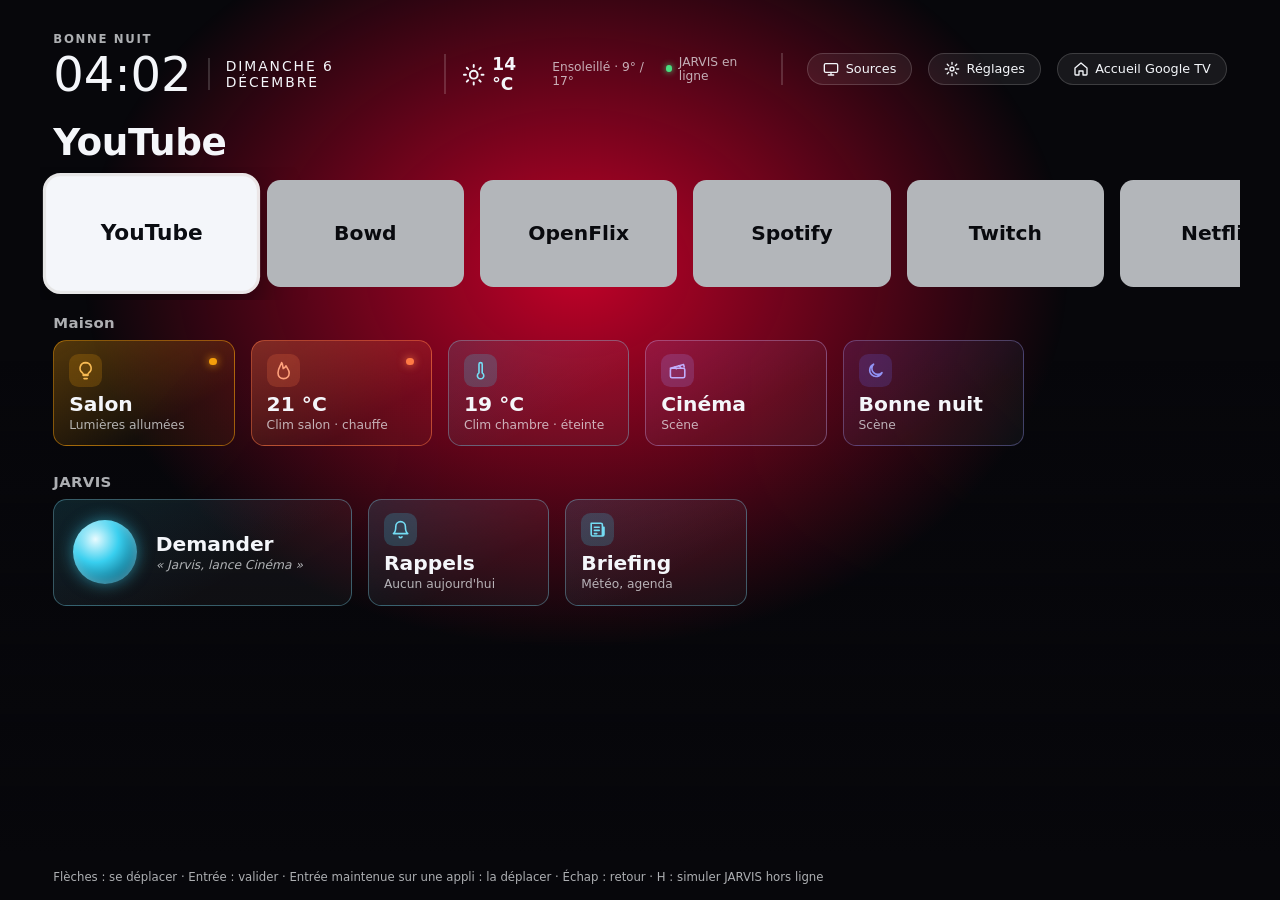
==== tv/index.html @ d2505867 "TV : appui long par minuteur, validation par Entrée, logos Twitch/Bowd/OpenFlix La WebView de la TV " ====
<!doctype html>
<html lang="fr">
<head>
<meta charset="utf-8">
<meta name="viewport" content="width=device-width, initial-scale=1">
<meta http-equiv="Content-Security-Policy" content="default-src 'none'; script-src 'self'; style-src 'self'; img-src 'self'">
<title>JARVIS TV</title>
<link rel="icon" href="icon.svg">
<link rel="stylesheet" href="tv.css">
<script defer src="nav.js"></script>
<script defer src="tv.js"></script>
</head>
<body>
<div class="halo" aria-hidden="true"></div>

<header class="top">
  <div class="when">
    <p class="greet" id="greet"></p>
    <p class="now"><time class="clock" id="clock"></time><span class="date" id="date"></span>
      <span class="weather"><svg class="ico" viewBox="0 0 24 24" stroke="#FBBF24" aria-hidden="true"><circle cx="12" cy="12" r="4"/><path d="M12 2v2M12 20v2M4.9 4.9l1.4 1.4M17.7 17.7l1.4 1.4M2 12h2M20 12h2M4.9 19.1l1.4-1.4M17.7 6.3l1.4-1.4"/></svg>14 °C<span class="sub">Ensoleillé · 9° / 17°</span></span></p>
  </div>
  <div class="tiles pills" aria-label="Raccourcis">
    <span class="status" id="status" role="status"></span>
    <button class="tile pill" data-color="#38CFEF" data-app="inputs" data-say="Source : HDMI 1"><svg class="ico" viewBox="0 0 24 24" aria-hidden="true"><rect x="2" y="4" width="20" height="13" rx="2"/><path d="M8 21h8M12 17v4"/></svg>Sources</button>
    <button class="tile pill" data-color="#38CFEF" data-app="settings" data-say="Ouvrirait les réglages de la TV"><svg class="ico" viewBox="0 0 24 24" aria-hidden="true"><circle cx="12" cy="12" r="3"/><path d="M12 2v3M12 19v3M2 12h3M19 12h3M4.9 4.9 7 7M17 17l2.1 2.1M4.9 19.1 7 17M17 7l2.1-2.1"/></svg>Réglages</button>
    <button class="tile pill" data-color="#4285F4" data-app="googletv" data-say="Ouvrirait l'accueil Google TV"><svg class="ico" viewBox="0 0 24 24" aria-hidden="true"><path d="M3 10.5 12 3l9 7.5V20a1 1 0 0 1-1 1h-5v-6H9v6H4a1 1 0 0 1-1-1z"/></svg>Accueil Google TV</button>
  </div>
</header>

<h1 class="hero" id="hero" aria-live="polite"></h1>

<main id="rows">
  <section class="row" aria-label="Applications">
    <div class="tiles">
      <button class="tile app" data-color="#FF0033" data-app="youtube" data-say="Ouvrirait YouTube"><img src="logos/youtube.svg" alt="YouTube"></button>
      <button class="tile app" data-color="#7B4DFF" data-app="bowd" data-say="Ouvrirait Bowd"><img src="logos/bowd.png" alt="Bowd"></button>
      <button class="tile app" data-color="#F5A623" data-app="openflix" data-say="Ouvrirait OpenFlix"><img src="logos/openflix.svg" alt="OpenFlix"></button>
      <button class="tile app" data-color="#1DB954" data-app="spotify" data-say="Ouvrirait Spotify"><img src="logos/spotify.svg" alt="Spotify"></button>
      <button class="tile app" data-color="#9146FF" data-app="twitch" data-say="Ouvrirait Twitch"><img src="logos/twitch.svg" alt="Twitch"></button>
      <button class="tile app" data-color="#E50914" data-app="netflix" data-say="Ouvrirait Netflix"><img src="logos/netflix.svg" alt="Netflix"></button>
      <button class="tile app" data-color="#1A98FF" data-app="primevideo" data-say="Ouvrirait Prime Video"><img src="logos/primevideo.svg" alt="Prime Video"></button>
      <button class="tile app" data-color="#113CCF" data-app="disneyplus" data-say="Ouvrirait Disney+"><img src="logos/disneyplus.svg" alt="Disney+"></button>
      <button class="tile app" data-color="#E5A00D" data-app="plex" data-say="Ouvrirait Plex"><img src="logos/plex.svg" alt="Plex"></button>
      <button class="tile app" data-color="#01875F" data-app="playstore" data-say="Ouvrirait le Play Store"><img src="logos/playstore.svg" alt="Play Store"></button>
      <button class="tile app" data-color="#38CFEF" data-app="livetv" data-say="Ouvrirait la TV en direct"><span class="big">TV en direct</span></button>
    </div>
  </section>

  <section class="row" aria-labelledby="t-maison">
    <h2 id="t-maison">Maison</h2>
    <div class="tiles">
      <button class="tile jarvis on" data-color="#F59E0B" data-say="Lumières du salon : éteintes"><span class="badge" aria-hidden="true"><svg class="ico" viewBox="0 0 24 24"><path d="M9 18h6M10 22h4M12 2a7 7 0 0 0-4 12.7c.6.5 1 1.3 1 2.1V17h6v-.2c0-.8.4-1.6 1-2.1A7 7 0 0 0 12 2z"/></svg></span><span class="big">Salon</span><span class="sub">Lumières allumées</span></button>
      <button class="tile jarvis on" data-color="#FF7A45" data-say="Clim salon réglée à 22 °C"><span class="badge" aria-hidden="true"><svg class="ico" viewBox="0 0 24 24"><path d="M12 22c4 0 7-2.7 7-7 0-4-3-6.5-4-9-1 2-2 3-3.5 3.5C11 7 11 4 9.5 2 8.5 6 5 8.5 5 15c0 4.3 3 7 7 7z"/></svg></span><span class="big">21 °C</span><span class="sub">Clim salon · chauffe</span></button>
      <button class="tile jarvis" data-color="#38CFEF" data-say="Clim chambre allumée"><span class="badge" aria-hidden="true"><svg class="ico" viewBox="0 0 24 24"><path d="M14 14.8V4a2 2 0 0 0-4 0v10.8a4 4 0 1 0 4 0z"/></svg></span><span class="big">19 °C</span><span class="sub">Clim chambre · éteinte</span></button>
      <button class="tile jarvis" data-color="#A78BFA" data-say="Scène Cinéma lancée"><span class="badge" aria-hidden="true"><svg class="ico" viewBox="0 0 24 24"><rect x="3" y="9" width="18" height="12" rx="2"/><path d="M3 9 19.5 4.5l.8 2.9M8 7.6l2.4 2M13.5 6.1l2.4 2"/></svg></span><span class="big">Cinéma</span><span class="sub">Scène</span></button>
      <button class="tile jarvis" data-color="#6366F1" data-say="Scène Bonne nuit lancée"><span class="badge" aria-hidden="true"><svg class="ico" viewBox="0 0 24 24"><path d="M20 14.5A8 8 0 1 1 9.5 4a6.5 6.5 0 0 0 10.5 10.5z"/></svg></span><span class="big">Bonne nuit</span><span class="sub">Scène</span></button>
    </div>
  </section>

  <section class="row" aria-labelledby="t-jarvis">
    <h2 id="t-jarvis">JARVIS</h2>
    <div class="tiles">
      <button class="tile jarvis ask" data-color="#38CFEF" data-say="JARVIS écoute…"><span class="orb" aria-hidden="true"></span><span class="big">Demander</span><span class="sub">« Jarvis, lance Cinéma »</span></button>
      <button class="tile jarvis" data-color="#38CFEF" data-say="Aucun rappel aujourd'hui"><span class="badge" aria-hidden="true"><svg class="ico" viewBox="0 0 24 24"><path d="M6 8a6 6 0 0 1 12 0c0 7 3 9 3 9H3s3-2 3-9M10.3 21a1.9 1.9 0 0 0 3.4 0"/></svg></span><span class="big">Rappels</span><span class="sub">Aucun aujourd'hui</span></button>
      <button class="tile jarvis" data-color="#38CFEF" data-say="Lecture du briefing du matin"><span class="badge" aria-hidden="true"><svg class="ico" viewBox="0 0 24 24"><path d="M4 4h12a2 2 0 0 1 2 2v14H6a2 2 0 0 1-2-2zM18 9h2v9a2 2 0 0 1-2 2M8 9h6M8 13h6M8 17h3"/></svg></span><span class="big">Briefing</span><span class="sub">Météo, agenda</span></button>
    </div>
  </section>
</main>

<p class="hint">Flèches : se déplacer · Entrée : valider · Entrée maintenue sur une appli : la déplacer · Échap : retour · H : simuler JARVIS hors ligne</p>
<div class="toast" id="toast" aria-live="polite"></div>
</body>
</html>
---- tv/tv.css ----
/* Interface TV façon launcher : fond sombre, halo à la couleur de l'élément sélectionné, focus = tuile blanche.
   Lisible à 3 m, base 1920×1080 (1rem = 16 px). */
@property --glow { syntax: "<color>"; inherits: true; initial-value: #38CFEF; }
:root {
  --bg: #07070B; --glass: rgb(255 255 255 / .07); --glass-line: rgb(255 255 255 / .16);
  --text: #F4F6FA; --muted: rgb(244 246 250 / .7); --focus-bg: #F4F6FA; --focus-text: #0B0D12;
  --app-bg: #E6E9EF; --cyan: #38CFEF;
  --font: "Inter", system-ui, "Segoe UI", Roboto, sans-serif;
  --gap: 1.5rem;
  --ease: cubic-bezier(.2, 0, 0, 1);
}
/* 16:9 sur une TV ; une fenêtre plus basse réduit tout plutôt que de couper la dernière rangée. */
html { font-size: min(calc(100vw / 120), calc(100vh / 67.5)); }
* { box-sizing: border-box; }
body {
  margin: 0; min-height: 100vh; overflow: hidden;
  /* Zone sûre : les TV rognent les bords (overscan). */
  padding: 3rem 5rem 0;
  background: var(--bg); color: var(--text); font-family: var(--font);
  transition: --glow 600ms var(--ease);
}
.halo {
  position: fixed; inset: 0; z-index: -1; pointer-events: none;
  background:
    radial-gradient(ellipse 55% 60% at 45% 30%, color-mix(in srgb, var(--glow) 75%, transparent), transparent 70%),
    linear-gradient(to bottom, transparent 40%, var(--bg) 95%);
}

/* En-tête : les pastilles s'alignent sur le centre de la ligne de l'horloge. */
.top { display: flex; align-items: flex-end; justify-content: space-between; }
.greet { margin: 0 0 .4rem; font-size: 1.1rem; font-weight: 600; letter-spacing: .14em; text-transform: uppercase; color: var(--muted); }
.now { margin: 0; display: flex; align-items: center; gap: 1.5rem; }
.clock { font-size: 4.5rem; font-weight: 300; line-height: 1; font-variant-numeric: tabular-nums; }
.date, .weather { padding-left: 1.5rem; border-left: 2px solid var(--glass-line); font-size: 1.3rem; }
.date { letter-spacing: .14em; text-transform: uppercase; }
.weather { display: flex; align-items: center; gap: .6rem; font-size: 1.6rem; font-weight: 600; }
.weather .ico { width: 2.2rem; height: 2.2rem; }
.weather .sub { margin-left: .4rem; }

.pills { align-items: center; gap: 1rem; margin-bottom: -1.1rem; }
.status {
  display: flex; align-items: center; height: 3rem; margin-right: .75rem; padding-right: 1.75rem;
  border-right: 2px solid var(--glass-line); font-size: 1.15rem; color: var(--muted);
}
.status::before { content: ""; width: .65rem; height: .65rem; margin-right: .6rem; border-radius: 50%; background: #4ADE80; box-shadow: 0 0 .6rem #4ADE80; }
.offline .status::before { background: #FF7A85; box-shadow: 0 0 .6rem #FF7A85; }

.hero { margin: 2rem 0 .25rem; font-size: 3.5rem; font-weight: 600; letter-spacing: -.01em; min-height: 4.2rem; }

/* Marges négatives + padding : la tuile agrandie et son halo ne sont pas rognés par les overflow. */
#rows { height: calc(100vh - 20rem); overflow: hidden; margin: 0 -1.5rem; padding: 0 1.5rem; }
.row { margin-bottom: 1.25rem; }
.row h2 { margin: 0 0 -.5rem; font-size: 1.4rem; font-weight: 600; letter-spacing: .02em; color: var(--muted); }
.tiles { display: flex; gap: var(--gap); overflow: hidden; padding: 1.25rem; margin: 0 -1.25rem; }

.tile {
  --c: var(--cyan);
  position: relative; flex: none; width: 17rem; height: 10rem; padding: 1.25rem 1.4rem;
  display: flex; flex-direction: column; justify-content: flex-end; align-items: flex-start; gap: .2rem;
  border: 1px solid var(--glass-line); border-radius: 1.25rem; background: var(--glass);
  color: var(--text); font: inherit; font-size: 1.6rem; font-weight: 600; text-align: left;
  transition: transform 180ms var(--ease), background 180ms var(--ease), color 180ms var(--ease), box-shadow 180ms var(--ease);
}
.big { font-size: 1.9rem; line-height: 1.15; }
.sub { font-size: 1.15rem; font-weight: 400; color: var(--muted); }
.ico { flex: none; width: 2.6rem; height: 2.6rem; fill: none; stroke: currentColor; stroke-width: 2; stroke-linecap: round; stroke-linejoin: round; }

/* Tuiles Maison et JARVIS : reflet et pastille d'icône à la couleur de la tuile (--c, posée par tv.js). */
.jarvis {
  background: linear-gradient(150deg, color-mix(in srgb, var(--c) 14%, transparent), rgb(255 255 255 / .04) 65%);
  border-color: color-mix(in srgb, var(--c) 22%, var(--glass-line));
}
.badge {
  position: absolute; top: 1.25rem; left: 1.4rem;
  display: grid; place-items: center; width: 3.1rem; height: 3.1rem; border-radius: .9rem;
  background: color-mix(in srgb, var(--c) 20%, transparent); transition: background 180ms var(--ease);
}
.badge .ico { width: 1.8rem; height: 1.8rem; stroke: color-mix(in srgb, var(--c) 70%, #fff); }
/* Appareil en marche : reflet plus franc et voyant lumineux en haut à droite. */
.jarvis.on {
  background: linear-gradient(150deg, color-mix(in srgb, var(--c) 32%, transparent), color-mix(in srgb, var(--c) 6%, transparent) 70%);
  border-color: color-mix(in srgb, var(--c) 50%, transparent);
}
.jarvis.on::before {
  content: ""; position: absolute; top: 1.6rem; right: 1.6rem; width: .7rem; height: .7rem; border-radius: 50%;
  background: var(--c); box-shadow: 0 0 .8rem var(--c);
}

/* Demander : tuile large avec l'orbe de JARVIS. */
.ask { width: 28rem; padding-left: 9.5rem; justify-content: center; }
.ask .sub { font-style: italic; }
.orb {
  position: absolute; top: 50%; left: 1.75rem; width: 6rem; height: 6rem; margin-top: -3rem; border-radius: 50%;
  background: radial-gradient(circle at 35% 30%, #E9FBFF, var(--cyan) 38%, #0E6E8A 78%);
  box-shadow: 0 0 1.5rem rgb(56 207 239 / .55), inset 0 0 1rem rgb(255 255 255 / .35);
  animation: pulse 3.2s ease-in-out infinite;
}
@keyframes pulse { 50% { box-shadow: 0 0 2.75rem rgb(56 207 239 / .85), inset 0 0 1rem rgb(255 255 255 / .35); } }

.app { width: 18.5rem; height: 10rem; justify-content: center; align-items: center; background: var(--app-bg); color: var(--focus-text); border: 0; filter: brightness(.78); }
.app:focus { filter: none; }
.app img { max-width: 72%; max-height: 46%; object-fit: contain; }
.app[data-app="bowd"] img { max-height: 70%; } /* icône carrée, pas un logo large */
.app[data-app="openflix"] img { filter: invert(1) hue-rotate(180deg); } /* logo blanc : lisible sur la tuile claire */

/* Déplacement d'une appli : la tuile se soulève, flèches de part et d'autre, les autres s'effacent. */
.app.moving { position: relative; transform: translateY(-.75rem) scale(1.07); box-shadow: 0 0 0 4px var(--c), 0 24px 48px rgb(0 0 0 / .6); }
.app.moving::before, .app.moving::after { position: absolute; top: 50%; translate: 0 -50%; font-size: 3rem; font-weight: 300; color: var(--text); }
.app.moving::before { content: "‹"; left: -1.4rem; }
.app.moving::after { content: "›"; right: -1.4rem; }
.reordering .app:not(.moving) { opacity: .45; }

.pill {
  width: auto; height: 3rem; padding: 0 1.4rem; flex-direction: row; align-items: center; gap: .6rem;
  border-radius: 99px; font-size: 1.2rem; font-weight: 500;
}
.pill .ico { width: 1.5rem; height: 1.5rem; }

/* Focus : la tuile devient blanche et grossit, c'est la seule chose à voir de loin.
   :focus et non :focus-visible, que Chrome n'applique pas après un clic de souris. */
.tile:focus {
  outline: none;
  transform: scale(1.07); background: var(--focus-bg); color: var(--focus-text); border-color: transparent;
  box-shadow: 0 0 0 3px rgb(255 255 255 / .9), 0 16px 40px rgb(0 0 0 / .55);
}
.pill:focus { transform: scale(1.05); }
.tile:focus .sub { color: rgb(11 13 18 / .7); }
.tile:focus .badge { background: var(--c); }
.tile:focus .badge .ico { stroke: var(--focus-text); }

.offline .jarvis { opacity: .55; }
.offline .jarvis:focus { opacity: .8; }
.offline .jarvis .sub, .offline .jarvis.on::before { display: none; }
.offline .jarvis::after { content: "Hors ligne"; font-size: 1.15rem; font-weight: 400; }
.offline .orb { filter: grayscale(1); animation: none; }

.hint { position: fixed; left: 5rem; bottom: 1.5rem; margin: 0; font-size: 1.1rem; color: var(--muted); }
.toast {
  position: fixed; right: 5rem; bottom: 3rem; padding: 1rem 1.75rem; border-radius: 1rem;
  background: var(--focus-bg); color: var(--focus-text); font-size: 1.5rem; font-weight: 600;
  opacity: 0; transform: translateY(1rem); transition: opacity 200ms var(--ease), transform 200ms var(--ease);
}
.toast.show { opacity: 1; transform: none; }

@media (prefers-reduced-motion: reduce) {
  body, .tile, .toast { transition: none; }
  .tile:focus { transform: none; }
  .orb { animation: none; }
}
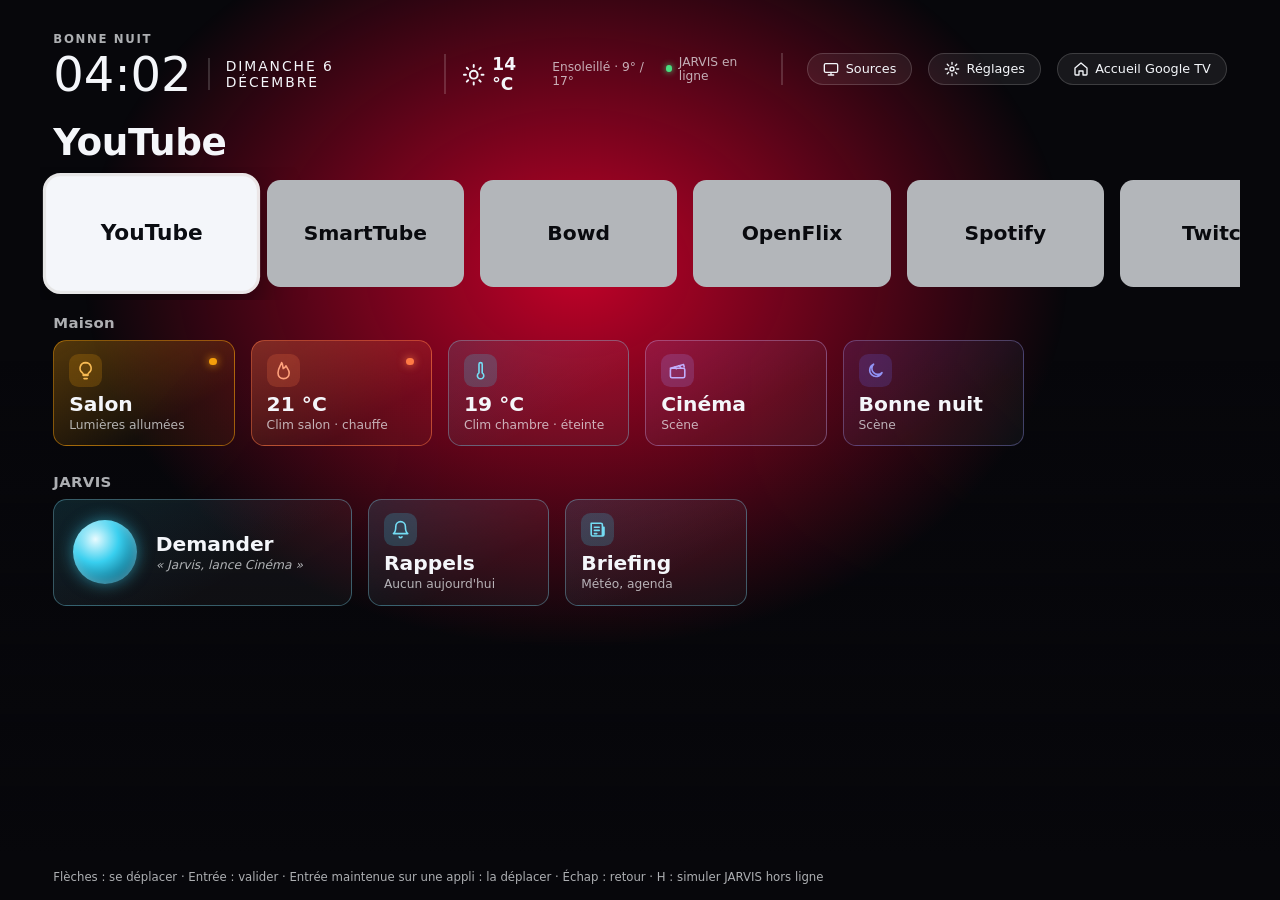
==== commit 42c00514: "TV : tuile SmartTube (liste blanche com.teamsmart.videomanager.tv) Co-Authored-By: Claude Sonnet 5.5" ====
--- a/tv/index.html
+++ b/tv/index.html
@@ -17,7 +17,7 @@
   <div class="when">
     <p class="greet" id="greet"></p>
     <p class="now"><time class="clock" id="clock"></time><span class="date" id="date"></span>
-      <span class="weather"><svg class="ico" viewBox="0 0 24 24" stroke="#FBBF24" aria-hidden="true"><circle cx="12" cy="12" r="4"/><path d="M12 2v2M12 20v2M4.9 4.9l1.4 1.4M17.7 17.7l1.4 1.4M2 12h2M20 12h2M4.9 19.1l1.4-1.4M17.7 6.3l1.4-1.4"/></svg>14 °C<span class="sub">Ensoleillé · 9° / 17°</span></span></p>
+      <span class="weather"><svg class="ico" viewBox="0 0 24 24" stroke="#FBBF24" aria-hidden="true"><circle cx="12" cy="12" r="4"/><path d="M12 2v2M12 20v2M4.9 4.9l1.4 1.4M17.7 17.7l1.4 1.4M2 12h2M20 12h2M4.9 19.1l1.4-1.4M17.7 6.3l1.4-1.4"/></svg><span id="wx-temp">14 °C</span><span class="sub" id="wx-sub">Ensoleillé · 9° / 17°</span></span></p>
   </div>
   <div class="tiles pills" aria-label="Raccourcis">
     <span class="status" id="status" role="status"></span>
@@ -33,6 +33,7 @@
   <section class="row" aria-label="Applications">
     <div class="tiles">
       <button class="tile app" data-color="#FF0033" data-app="youtube" data-say="Ouvrirait YouTube"><img src="logos/youtube.svg" alt="YouTube"></button>
+      <button class="tile app" data-color="#FF0000" data-app="smarttube" data-say="Ouvrirait SmartTube"><img src="logos/smarttube.svg" alt="SmartTube"></button>
       <button class="tile app" data-color="#7B4DFF" data-app="bowd" data-say="Ouvrirait Bowd"><img src="logos/bowd.png" alt="Bowd"></button>
       <button class="tile app" data-color="#F5A623" data-app="openflix" data-say="Ouvrirait OpenFlix"><img src="logos/openflix.svg" alt="OpenFlix"></button>
       <button class="tile app" data-color="#1DB954" data-app="spotify" data-say="Ouvrirait Spotify"><img src="logos/spotify.svg" alt="Spotify"></button>
@@ -52,8 +53,8 @@
       <button class="tile jarvis on" data-color="#F59E0B" data-say="Lumières du salon : éteintes"><span class="badge" aria-hidden="true"><svg class="ico" viewBox="0 0 24 24"><path d="M9 18h6M10 22h4M12 2a7 7 0 0 0-4 12.7c.6.5 1 1.3 1 2.1V17h6v-.2c0-.8.4-1.6 1-2.1A7 7 0 0 0 12 2z"/></svg></span><span class="big">Salon</span><span class="sub">Lumières allumées</span></button>
       <button class="tile jarvis on" data-color="#FF7A45" data-say="Clim salon réglée à 22 °C"><span class="badge" aria-hidden="true"><svg class="ico" viewBox="0 0 24 24"><path d="M12 22c4 0 7-2.7 7-7 0-4-3-6.5-4-9-1 2-2 3-3.5 3.5C11 7 11 4 9.5 2 8.5 6 5 8.5 5 15c0 4.3 3 7 7 7z"/></svg></span><span class="big">21 °C</span><span class="sub">Clim salon · chauffe</span></button>
       <button class="tile jarvis" data-color="#38CFEF" data-say="Clim chambre allumée"><span class="badge" aria-hidden="true"><svg class="ico" viewBox="0 0 24 24"><path d="M14 14.8V4a2 2 0 0 0-4 0v10.8a4 4 0 1 0 4 0z"/></svg></span><span class="big">19 °C</span><span class="sub">Clim chambre · éteinte</span></button>
-      <button class="tile jarvis" data-color="#A78BFA" data-say="Scène Cinéma lancée"><span class="badge" aria-hidden="true"><svg class="ico" viewBox="0 0 24 24"><rect x="3" y="9" width="18" height="12" rx="2"/><path d="M3 9 19.5 4.5l.8 2.9M8 7.6l2.4 2M13.5 6.1l2.4 2"/></svg></span><span class="big">Cinéma</span><span class="sub">Scène</span></button>
-      <button class="tile jarvis" data-color="#6366F1" data-say="Scène Bonne nuit lancée"><span class="badge" aria-hidden="true"><svg class="ico" viewBox="0 0 24 24"><path d="M20 14.5A8 8 0 1 1 9.5 4a6.5 6.5 0 0 0 10.5 10.5z"/></svg></span><span class="big">Bonne nuit</span><span class="sub">Scène</span></button>
+      <button class="tile jarvis" data-color="#A78BFA" data-say="Scène Cinéma lancée" data-cmd="lance Cinéma"><span class="badge" aria-hidden="true"><svg class="ico" viewBox="0 0 24 24"><rect x="3" y="9" width="18" height="12" rx="2"/><path d="M3 9 19.5 4.5l.8 2.9M8 7.6l2.4 2M13.5 6.1l2.4 2"/></svg></span><span class="big">Cinéma</span><span class="sub">Scène</span></button>
+      <button class="tile jarvis" data-color="#6366F1" data-say="Scène Bonne nuit lancée" data-cmd="lance Bonne nuit"><span class="badge" aria-hidden="true"><svg class="ico" viewBox="0 0 24 24"><path d="M20 14.5A8 8 0 1 1 9.5 4a6.5 6.5 0 0 0 10.5 10.5z"/></svg></span><span class="big">Bonne nuit</span><span class="sub">Scène</span></button>
     </div>
   </section>
 
@@ -61,7 +62,7 @@
     <h2 id="t-jarvis">JARVIS</h2>
     <div class="tiles">
       <button class="tile jarvis ask" data-color="#38CFEF" data-say="JARVIS écoute…"><span class="orb" aria-hidden="true"></span><span class="big">Demander</span><span class="sub">« Jarvis, lance Cinéma »</span></button>
-      <button class="tile jarvis" data-color="#38CFEF" data-say="Aucun rappel aujourd'hui"><span class="badge" aria-hidden="true"><svg class="ico" viewBox="0 0 24 24"><path d="M6 8a6 6 0 0 1 12 0c0 7 3 9 3 9H3s3-2 3-9M10.3 21a1.9 1.9 0 0 0 3.4 0"/></svg></span><span class="big">Rappels</span><span class="sub">Aucun aujourd'hui</span></button>
+      <button class="tile jarvis" data-color="#38CFEF" data-say="Aucun rappel aujourd'hui"><span class="badge" aria-hidden="true"><svg class="ico" viewBox="0 0 24 24"><path d="M6 8a6 6 0 0 1 12 0c0 7 3 9 3 9H3s3-2 3-9M10.3 21a1.9 1.9 0 0 0 3.4 0"/></svg></span><span class="big">Rappels</span><span class="sub" id="rem-sub">Aucun aujourd'hui</span></button>
       <button class="tile jarvis" data-color="#38CFEF" data-say="Lecture du briefing du matin"><span class="badge" aria-hidden="true"><svg class="ico" viewBox="0 0 24 24"><path d="M4 4h12a2 2 0 0 1 2 2v14H6a2 2 0 0 1-2-2zM18 9h2v9a2 2 0 0 1-2 2M8 9h6M8 13h6M8 17h3"/></svg></span><span class="big">Briefing</span><span class="sub">Météo, agenda</span></button>
     </div>
   </section>
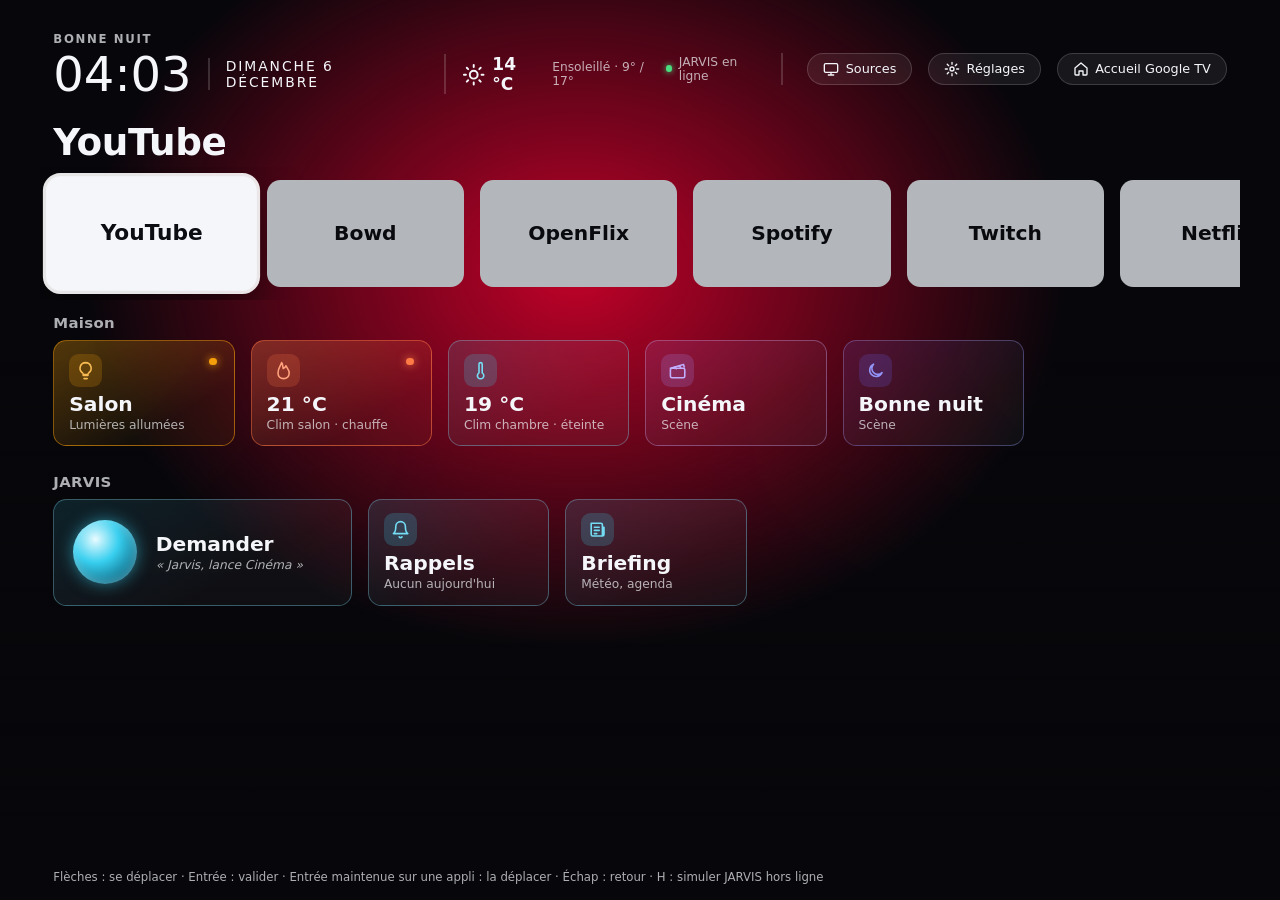
==== commit 8ea218fe: "TV : lumières et clims marquées « pas encore en place » dans l'APK Plus d'état inventé (lumières all" ====
--- a/tv/index.html
+++ b/tv/index.html
@@ -33,7 +33,6 @@
   <section class="row" aria-label="Applications">
     <div class="tiles">
       <button class="tile app" data-color="#FF0033" data-app="youtube" data-say="Ouvrirait YouTube"><img src="logos/youtube.svg" alt="YouTube"></button>
-      <button class="tile app" data-color="#FF0000" data-app="smarttube" data-say="Ouvrirait SmartTube"><img src="logos/smarttube.svg" alt="SmartTube"></button>
       <button class="tile app" data-color="#7B4DFF" data-app="bowd" data-say="Ouvrirait Bowd"><img src="logos/bowd.png" alt="Bowd"></button>
       <button class="tile app" data-color="#F5A623" data-app="openflix" data-say="Ouvrirait OpenFlix"><img src="logos/openflix.svg" alt="OpenFlix"></button>
       <button class="tile app" data-color="#1DB954" data-app="spotify" data-say="Ouvrirait Spotify"><img src="logos/spotify.svg" alt="Spotify"></button>
@@ -50,9 +49,9 @@
   <section class="row" aria-labelledby="t-maison">
     <h2 id="t-maison">Maison</h2>
     <div class="tiles">
-      <button class="tile jarvis on" data-color="#F59E0B" data-say="Lumières du salon : éteintes"><span class="badge" aria-hidden="true"><svg class="ico" viewBox="0 0 24 24"><path d="M9 18h6M10 22h4M12 2a7 7 0 0 0-4 12.7c.6.5 1 1.3 1 2.1V17h6v-.2c0-.8.4-1.6 1-2.1A7 7 0 0 0 12 2z"/></svg></span><span class="big">Salon</span><span class="sub">Lumières allumées</span></button>
-      <button class="tile jarvis on" data-color="#FF7A45" data-say="Clim salon réglée à 22 °C"><span class="badge" aria-hidden="true"><svg class="ico" viewBox="0 0 24 24"><path d="M12 22c4 0 7-2.7 7-7 0-4-3-6.5-4-9-1 2-2 3-3.5 3.5C11 7 11 4 9.5 2 8.5 6 5 8.5 5 15c0 4.3 3 7 7 7z"/></svg></span><span class="big">21 °C</span><span class="sub">Clim salon · chauffe</span></button>
-      <button class="tile jarvis" data-color="#38CFEF" data-say="Clim chambre allumée"><span class="badge" aria-hidden="true"><svg class="ico" viewBox="0 0 24 24"><path d="M14 14.8V4a2 2 0 0 0-4 0v10.8a4 4 0 1 0 4 0z"/></svg></span><span class="big">19 °C</span><span class="sub">Clim chambre · éteinte</span></button>
+      <button class="tile jarvis on" data-color="#F59E0B" data-say="Lumières du salon : éteintes" data-todo="Salon"><span class="badge" aria-hidden="true"><svg class="ico" viewBox="0 0 24 24"><path d="M9 18h6M10 22h4M12 2a7 7 0 0 0-4 12.7c.6.5 1 1.3 1 2.1V17h6v-.2c0-.8.4-1.6 1-2.1A7 7 0 0 0 12 2z"/></svg></span><span class="big">Salon</span><span class="sub">Lumières allumées</span></button>
+      <button class="tile jarvis on" data-color="#FF7A45" data-say="Clim salon réglée à 22 °C" data-todo="Clim salon"><span class="badge" aria-hidden="true"><svg class="ico" viewBox="0 0 24 24"><path d="M12 22c4 0 7-2.7 7-7 0-4-3-6.5-4-9-1 2-2 3-3.5 3.5C11 7 11 4 9.5 2 8.5 6 5 8.5 5 15c0 4.3 3 7 7 7z"/></svg></span><span class="big">21 °C</span><span class="sub">Clim salon · chauffe</span></button>
+      <button class="tile jarvis" data-color="#38CFEF" data-say="Clim chambre allumée" data-todo="Clim chambre"><span class="badge" aria-hidden="true"><svg class="ico" viewBox="0 0 24 24"><path d="M14 14.8V4a2 2 0 0 0-4 0v10.8a4 4 0 1 0 4 0z"/></svg></span><span class="big">19 °C</span><span class="sub">Clim chambre · éteinte</span></button>
       <button class="tile jarvis" data-color="#A78BFA" data-say="Scène Cinéma lancée" data-cmd="lance Cinéma"><span class="badge" aria-hidden="true"><svg class="ico" viewBox="0 0 24 24"><rect x="3" y="9" width="18" height="12" rx="2"/><path d="M3 9 19.5 4.5l.8 2.9M8 7.6l2.4 2M13.5 6.1l2.4 2"/></svg></span><span class="big">Cinéma</span><span class="sub">Scène</span></button>
       <button class="tile jarvis" data-color="#6366F1" data-say="Scène Bonne nuit lancée" data-cmd="lance Bonne nuit"><span class="badge" aria-hidden="true"><svg class="ico" viewBox="0 0 24 24"><path d="M20 14.5A8 8 0 1 1 9.5 4a6.5 6.5 0 0 0 10.5 10.5z"/></svg></span><span class="big">Bonne nuit</span><span class="sub">Scène</span></button>
     </div>
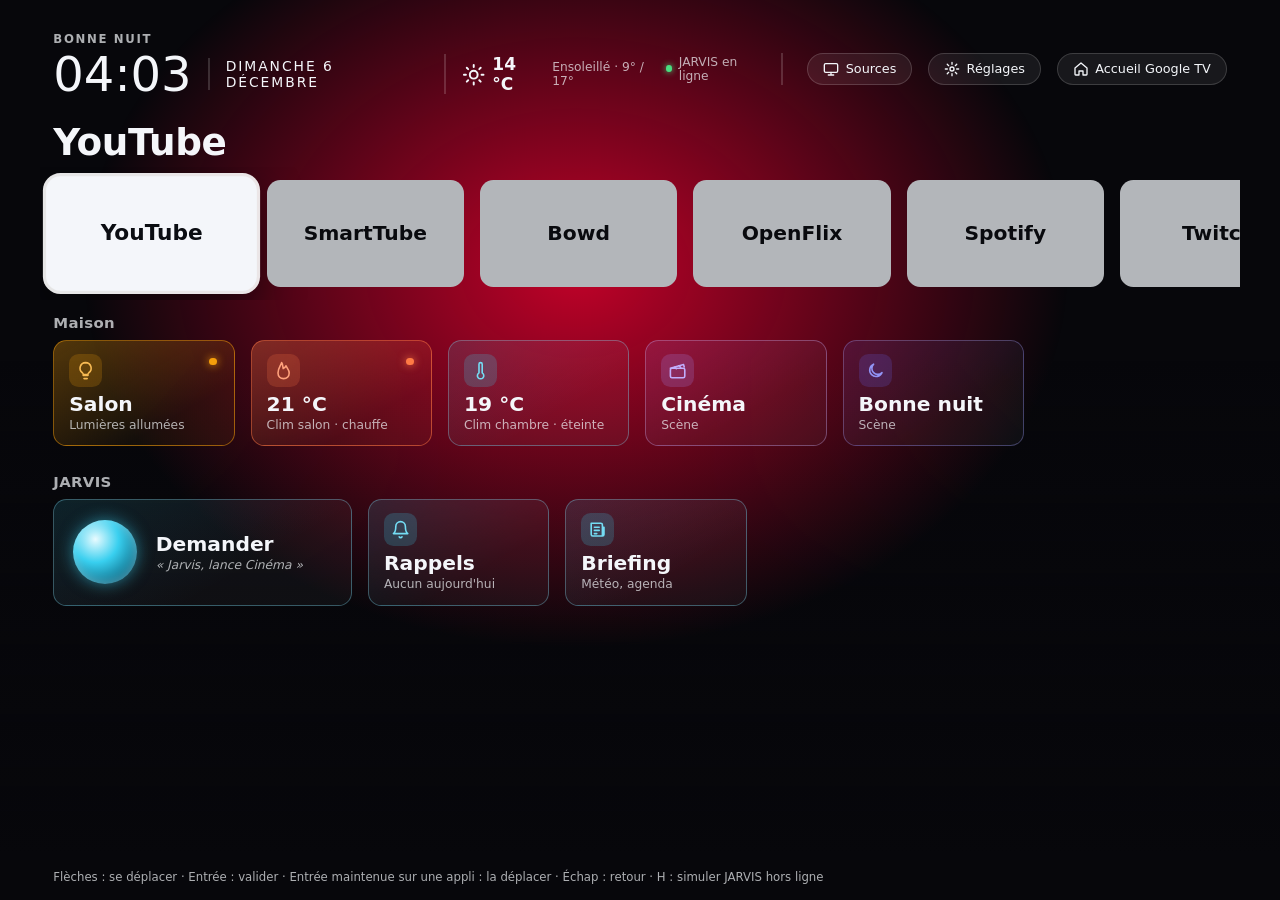
==== commit ee202f71: "Merge branch 'main' into feat/tv-liaison-core" ====
--- a/tv/index.html
+++ b/tv/index.html
@@ -33,6 +33,7 @@
   <section class="row" aria-label="Applications">
     <div class="tiles">
       <button class="tile app" data-color="#FF0033" data-app="youtube" data-say="Ouvrirait YouTube"><img src="logos/youtube.svg" alt="YouTube"></button>
+      <button class="tile app" data-color="#FF0000" data-app="smarttube" data-say="Ouvrirait SmartTube"><img src="logos/smarttube.svg" alt="SmartTube"></button>
       <button class="tile app" data-color="#7B4DFF" data-app="bowd" data-say="Ouvrirait Bowd"><img src="logos/bowd.png" alt="Bowd"></button>
       <button class="tile app" data-color="#F5A623" data-app="openflix" data-say="Ouvrirait OpenFlix"><img src="logos/openflix.svg" alt="OpenFlix"></button>
       <button class="tile app" data-color="#1DB954" data-app="spotify" data-say="Ouvrirait Spotify"><img src="logos/spotify.svg" alt="Spotify"></button>
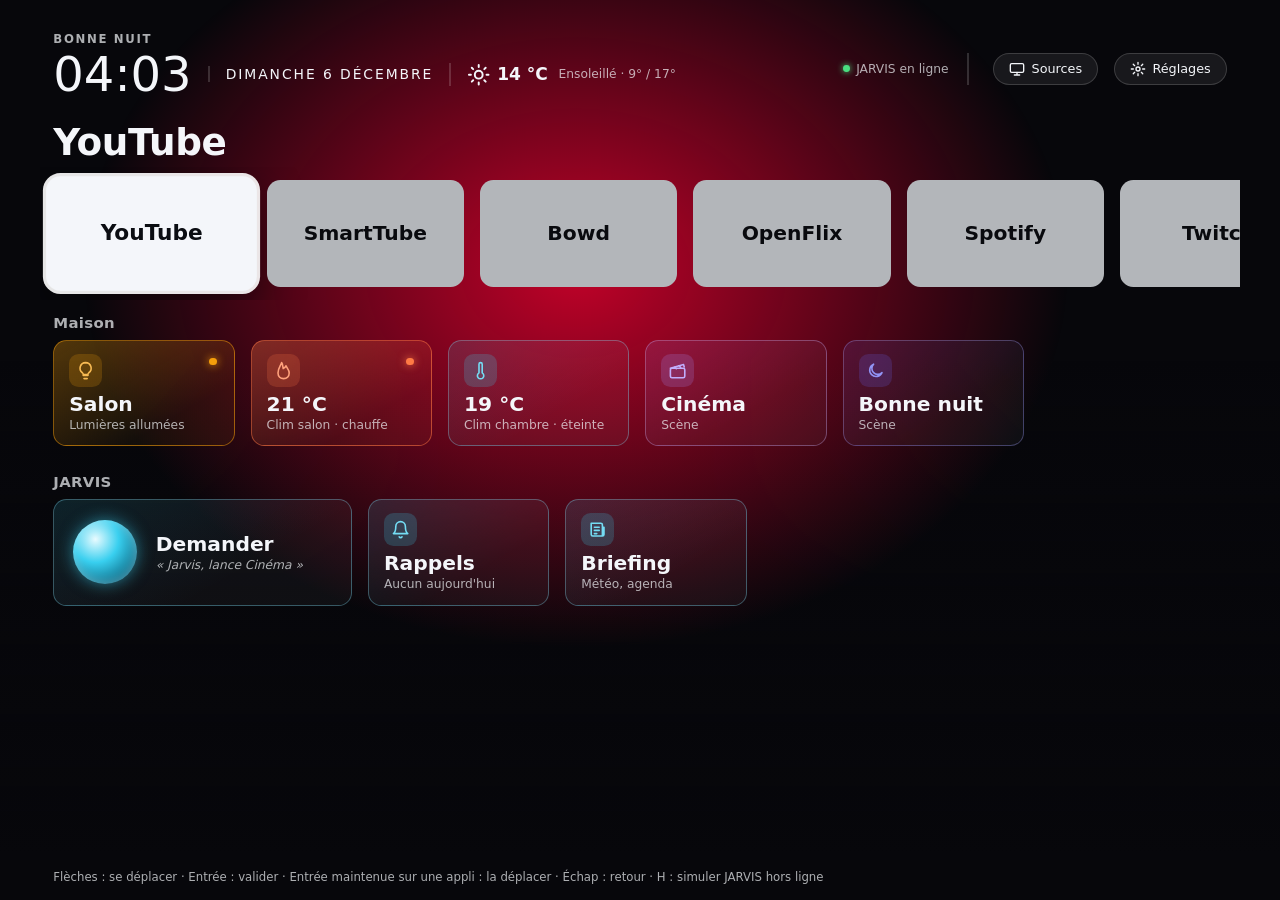
==== commit 51cbfde8: "TV : tuile et clé « Accueil Google TV » retirées, fenêtre du compteur de plantages non repoussée au-" ====
--- a/tv/index.html
+++ b/tv/index.html
@@ -23,7 +23,6 @@
     <span class="status" id="status" role="status"></span>
     <button class="tile pill" data-color="#38CFEF" data-app="inputs" data-say="Source : HDMI 1"><svg class="ico" viewBox="0 0 24 24" aria-hidden="true"><rect x="2" y="4" width="20" height="13" rx="2"/><path d="M8 21h8M12 17v4"/></svg>Sources</button>
     <button class="tile pill" data-color="#38CFEF" data-app="settings" data-say="Ouvrirait les réglages de la TV"><svg class="ico" viewBox="0 0 24 24" aria-hidden="true"><circle cx="12" cy="12" r="3"/><path d="M12 2v3M12 19v3M2 12h3M19 12h3M4.9 4.9 7 7M17 17l2.1 2.1M4.9 19.1 7 17M17 7l2.1-2.1"/></svg>Réglages</button>
-    <button class="tile pill" data-color="#4285F4" data-app="googletv" data-say="Ouvrirait l'accueil Google TV"><svg class="ico" viewBox="0 0 24 24" aria-hidden="true"><path d="M3 10.5 12 3l9 7.5V20a1 1 0 0 1-1 1h-5v-6H9v6H4a1 1 0 0 1-1-1z"/></svg>Accueil Google TV</button>
   </div>
 </header>
 
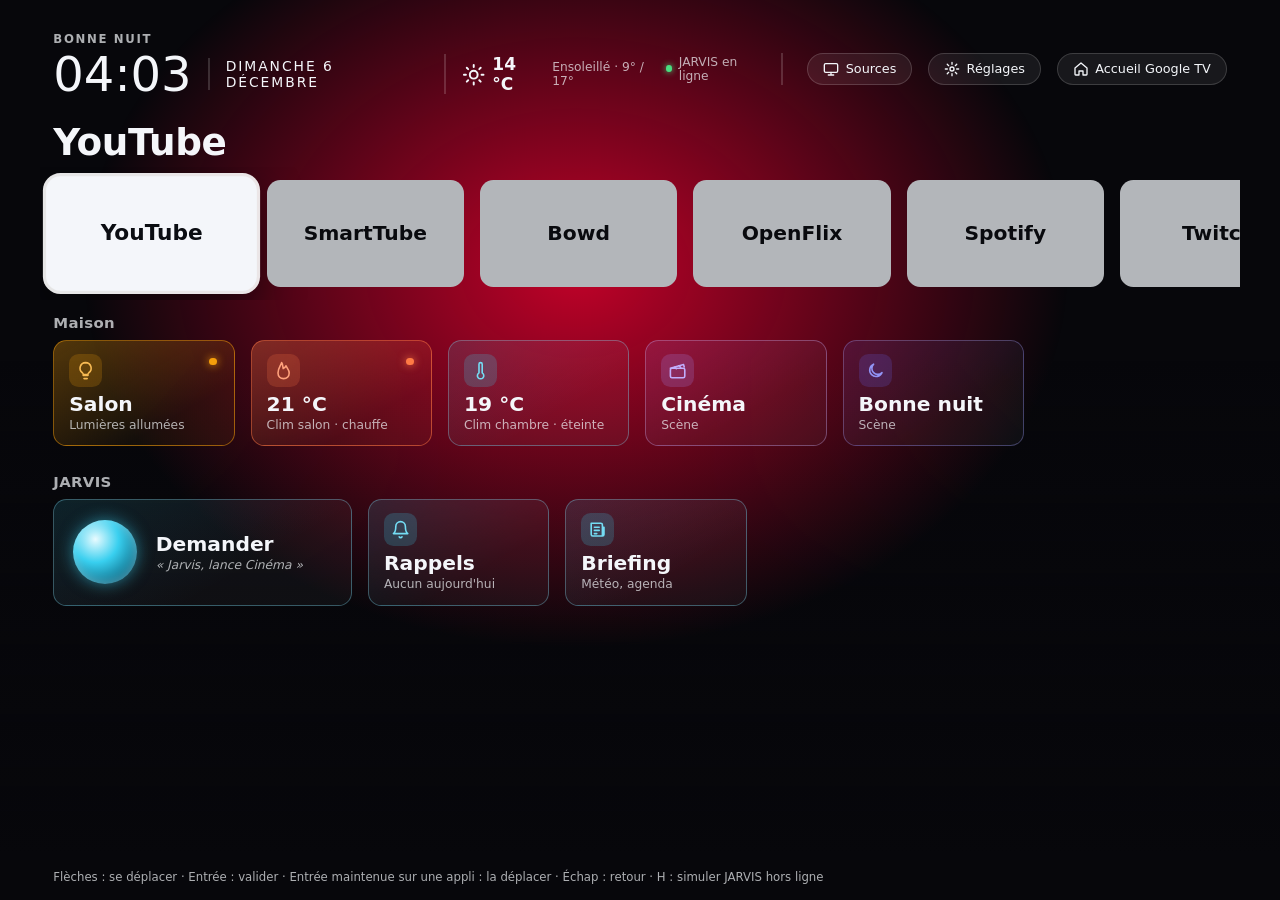
==== commit 622ec066: "TV : tuiles TF1+, M6+ et france.tv (liste blanche des paquets) Co-Authored-By: Claude Sonnet 5.5 <no" ====
--- a/tv/index.html
+++ b/tv/index.html
@@ -23,6 +23,7 @@
     <span class="status" id="status" role="status"></span>
     <button class="tile pill" data-color="#38CFEF" data-app="inputs" data-say="Source : HDMI 1"><svg class="ico" viewBox="0 0 24 24" aria-hidden="true"><rect x="2" y="4" width="20" height="13" rx="2"/><path d="M8 21h8M12 17v4"/></svg>Sources</button>
     <button class="tile pill" data-color="#38CFEF" data-app="settings" data-say="Ouvrirait les réglages de la TV"><svg class="ico" viewBox="0 0 24 24" aria-hidden="true"><circle cx="12" cy="12" r="3"/><path d="M12 2v3M12 19v3M2 12h3M19 12h3M4.9 4.9 7 7M17 17l2.1 2.1M4.9 19.1 7 17M17 7l2.1-2.1"/></svg>Réglages</button>
+    <button class="tile pill" data-color="#4285F4" data-app="googletv" data-say="Ouvrirait l'accueil Google TV"><svg class="ico" viewBox="0 0 24 24" aria-hidden="true"><path d="M3 10.5 12 3l9 7.5V20a1 1 0 0 1-1 1h-5v-6H9v6H4a1 1 0 0 1-1-1z"/></svg>Accueil Google TV</button>
   </div>
 </header>
 
@@ -41,6 +42,9 @@
       <button class="tile app" data-color="#1A98FF" data-app="primevideo" data-say="Ouvrirait Prime Video"><img src="logos/primevideo.svg" alt="Prime Video"></button>
       <button class="tile app" data-color="#113CCF" data-app="disneyplus" data-say="Ouvrirait Disney+"><img src="logos/disneyplus.svg" alt="Disney+"></button>
       <button class="tile app" data-color="#E5A00D" data-app="plex" data-say="Ouvrirait Plex"><img src="logos/plex.svg" alt="Plex"></button>
+      <button class="tile app" data-color="#0A5CFF" data-app="tf1" data-say="Ouvrirait TF1+"><span class="big">TF1+</span></button>
+      <button class="tile app" data-color="#FF7800" data-app="m6" data-say="Ouvrirait M6+"><span class="big">M6+</span></button>
+      <button class="tile app" data-color="#00A3E0" data-app="francetv" data-say="Ouvrirait france.tv"><span class="big">france.tv</span></button>
       <button class="tile app" data-color="#01875F" data-app="playstore" data-say="Ouvrirait le Play Store"><img src="logos/playstore.svg" alt="Play Store"></button>
       <button class="tile app" data-color="#38CFEF" data-app="livetv" data-say="Ouvrirait la TV en direct"><span class="big">TV en direct</span></button>
     </div>
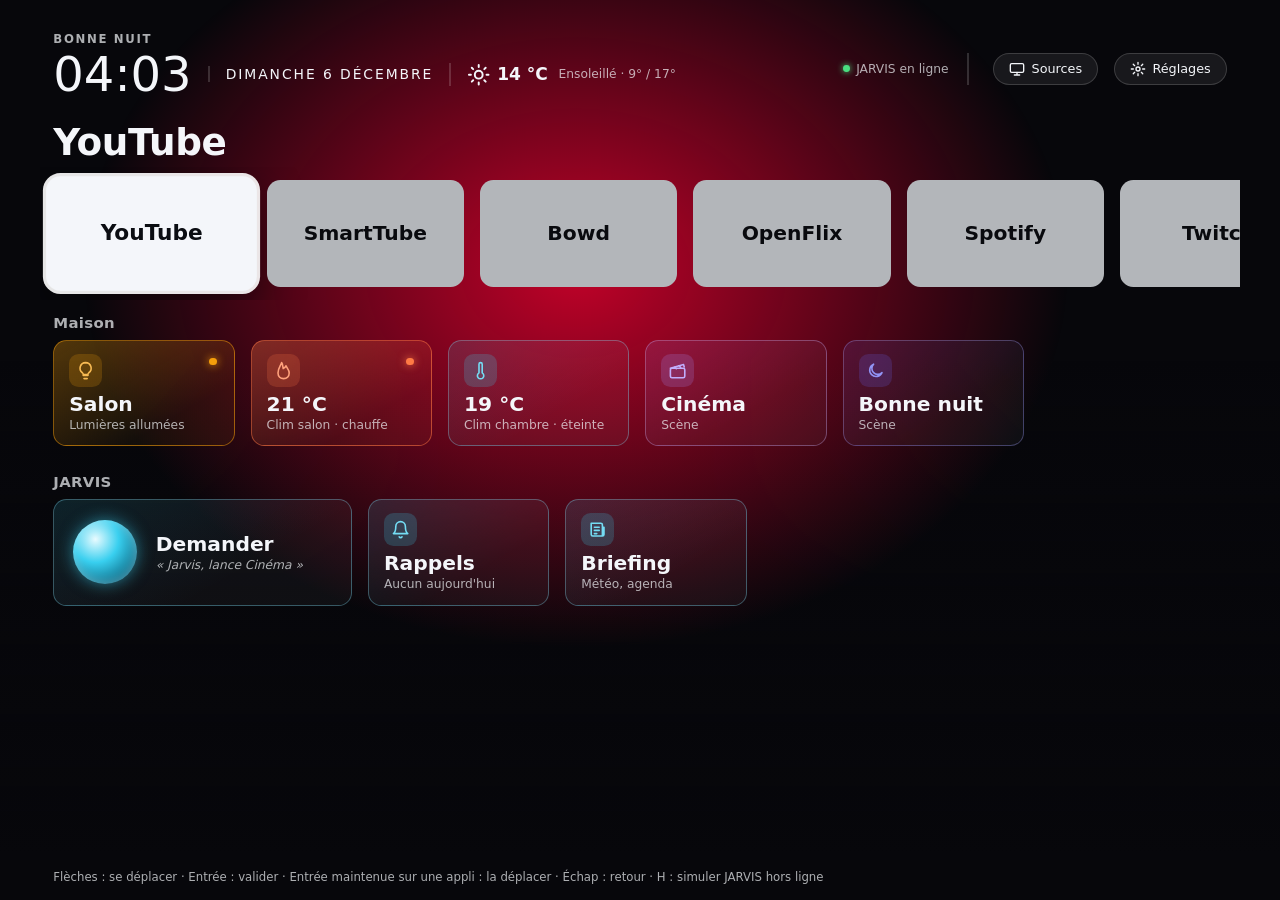
==== commit d5c23937: "Fusion de main dans feat/tv-nettoyage : conflit ROADMAP résolu, ligne Comparatif des IA mise à jour " ====
--- a/tv/index.html
+++ b/tv/index.html
@@ -23,7 +23,6 @@
     <span class="status" id="status" role="status"></span>
     <button class="tile pill" data-color="#38CFEF" data-app="inputs" data-say="Source : HDMI 1"><svg class="ico" viewBox="0 0 24 24" aria-hidden="true"><rect x="2" y="4" width="20" height="13" rx="2"/><path d="M8 21h8M12 17v4"/></svg>Sources</button>
     <button class="tile pill" data-color="#38CFEF" data-app="settings" data-say="Ouvrirait les réglages de la TV"><svg class="ico" viewBox="0 0 24 24" aria-hidden="true"><circle cx="12" cy="12" r="3"/><path d="M12 2v3M12 19v3M2 12h3M19 12h3M4.9 4.9 7 7M17 17l2.1 2.1M4.9 19.1 7 17M17 7l2.1-2.1"/></svg>Réglages</button>
-    <button class="tile pill" data-color="#4285F4" data-app="googletv" data-say="Ouvrirait l'accueil Google TV"><svg class="ico" viewBox="0 0 24 24" aria-hidden="true"><path d="M3 10.5 12 3l9 7.5V20a1 1 0 0 1-1 1h-5v-6H9v6H4a1 1 0 0 1-1-1z"/></svg>Accueil Google TV</button>
   </div>
 </header>
 
